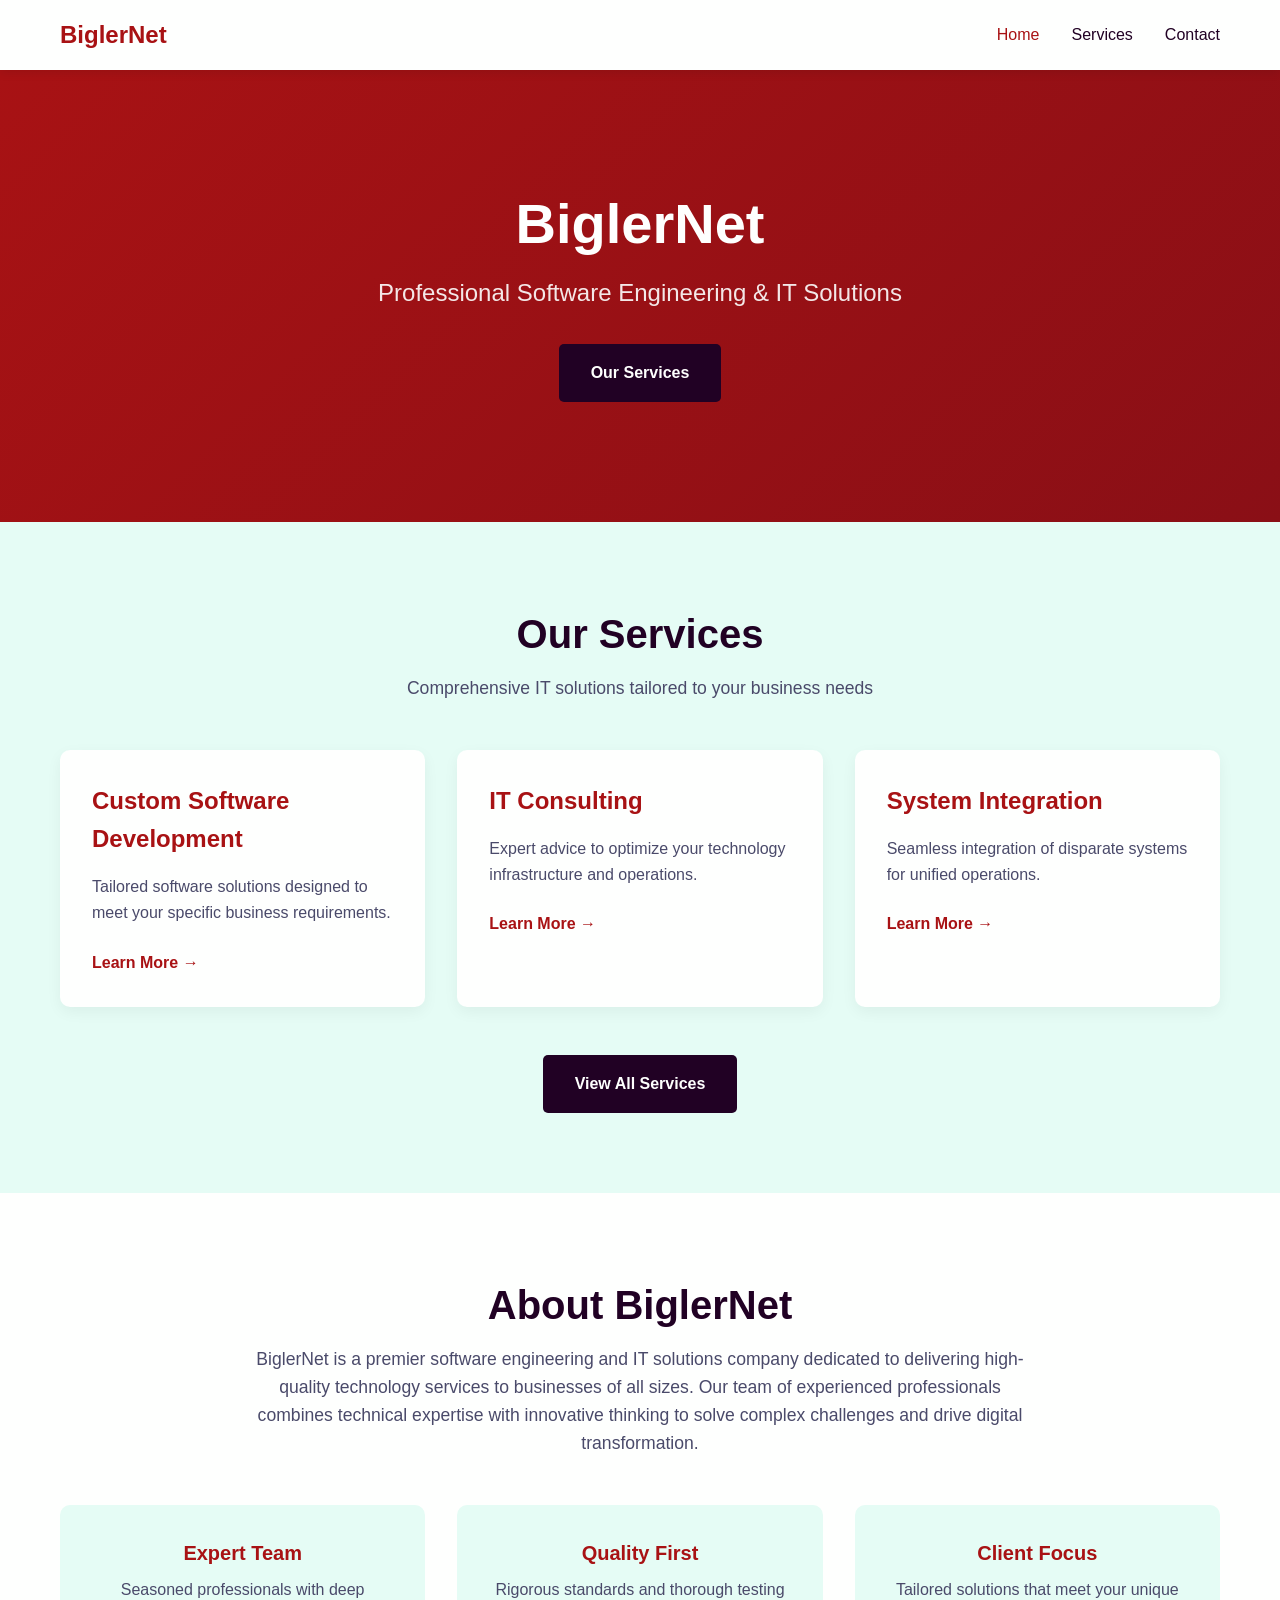
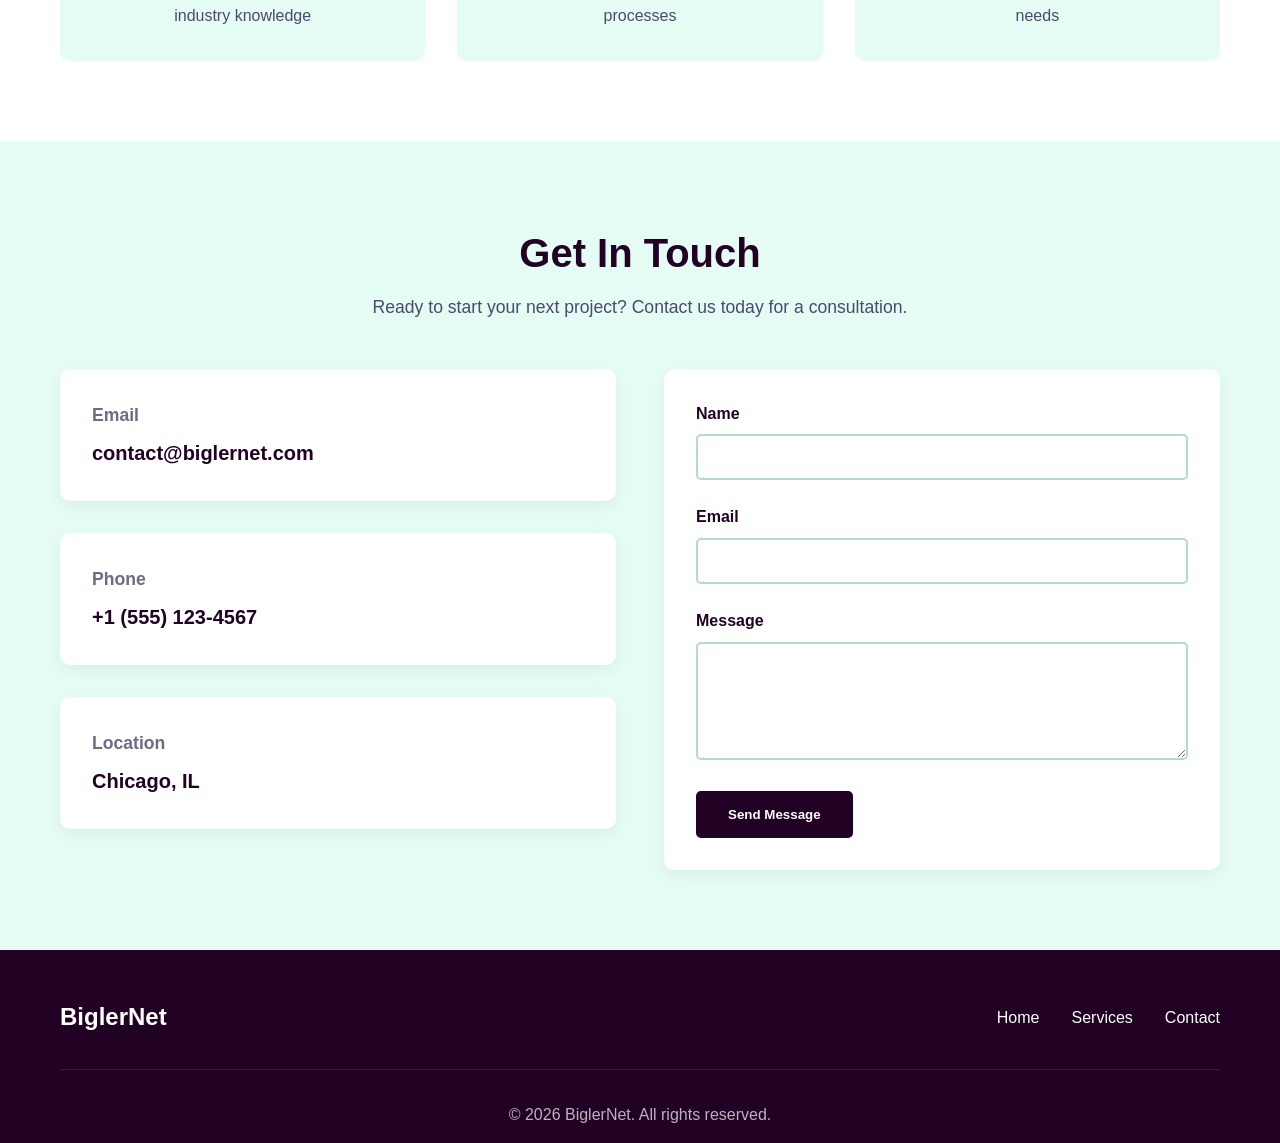
==== src/BiglerNet.Website/wwwroot/index.html @ a5372495 "Add CI/CD pipeline and clean up deployment infra Fix stale/broken deployment config left over from t" ====
<!DOCTYPE html>
<html lang="en">
<head>
    <meta charset="UTF-8">
    <meta name="viewport" content="width=device-width, initial-scale=1.0">
    <title>BiglerNet - Software Engineering & IT Solutions</title>
    <link rel="stylesheet" href="css/styles.css">
</head>
<body>
    <!-- Navigation -->
    <nav class="navbar">
        <div class="container">
            <div class="logo">
                <a href="index.html">BiglerNet</a>
            </div>
            <button class="nav-toggle" aria-label="Toggle navigation">
                <span class="hamburger"></span>
            </button>
            <ul class="nav-menu">
                <li><a href="index.html" class="nav-link active">Home</a></li>
                <li><a href="services.html" class="nav-link">Services</a></li>
                <li><a href="#contact" class="nav-link">Contact</a></li>
            </ul>
        </div>
    </nav>

    <!-- Hero Section -->
    <section class="hero">
        <div class="container">
            <h1 class="hero-title">BiglerNet</h1>
            <p class="hero-subtitle">Professional Software Engineering & IT Solutions</p>
            <a href="services.html" class="btn btn-primary">Our Services</a>
        </div>
    </section>

    <!-- Services Overview Section -->
    <section class="services-overview">
        <div class="container">
            <h2 class="section-title">Our Services</h2>
            <p class="section-subtitle">Comprehensive IT solutions tailored to your business needs</p>
            <div class="services-grid">
                <div class="service-card">
                    <h3 class="service-title">Custom Software Development</h3>
                    <p class="service-description">Tailored software solutions designed to meet your specific business requirements.</p>
                    <a href="services.html#custom-software" class="service-link">Learn More &rarr;</a>
                </div>
                <div class="service-card">
                    <h3 class="service-title">IT Consulting</h3>
                    <p class="service-description">Expert advice to optimize your technology infrastructure and operations.</p>
                    <a href="services.html#it-consulting" class="service-link">Learn More &rarr;</a>
                </div>
                <div class="service-card">
                    <h3 class="service-title">System Integration</h3>
                    <p class="service-description">Seamless integration of disparate systems for unified operations.</p>
                    <a href="services.html#system-integration" class="service-link">Learn More &rarr;</a>
                </div>
            </div>
            <div class="cta-container">
                <a href="services.html" class="btn btn-primary">View All Services</a>
            </div>
        </div>
    </section>

    <!-- Company Information Section -->
    <section class="company-info">
        <div class="container">
            <h2 class="section-title">About BiglerNet</h2>
            <p class="company-description">
                BiglerNet is a premier software engineering and IT solutions company dedicated to delivering high-quality
                technology services to businesses of all sizes. Our team of experienced professionals combines technical
                expertise with innovative thinking to solve complex challenges and drive digital transformation.
            </p>
            <div class="features-grid">
                <div class="feature-item">
                    <h4 class="feature-title">Expert Team</h4>
                    <p class="feature-description">Seasoned professionals with deep industry knowledge</p>
                </div>
                <div class="feature-item">
                    <h4 class="feature-title">Quality First</h4>
                    <p class="feature-description">Rigorous standards and thorough testing processes</p>
                </div>
                <div class="feature-item">
                    <h4 class="feature-title">Client Focus</h4>
                    <p class="feature-description">Tailored solutions that meet your unique needs</p>
                </div>
            </div>
        </div>
    </section>

    <!-- Contact Information Section -->
    <section class="contact-section" id="contact">
        <div class="container">
            <h2 class="section-title">Get In Touch</h2>
            <p class="section-subtitle">Ready to start your next project? Contact us today for a consultation.</p>
            <div class="contact-container">
                <div class="contact-info">
                    <div class="contact-item">
                        <h4 class="contact-title">Email</h4>
                        <p class="contact-details">contact@biglernet.com</p>
                    </div>
                    <div class="contact-item">
                        <h4 class="contact-title">Phone</h4>
                        <p class="contact-details">+1 (555) 123-4567</p>
                    </div>
                    <div class="contact-item">
                        <h4 class="contact-title">Location</h4>
                        <p class="contact-details">Chicago, IL</p>
                    </div>
                </div>
                <form class="contact-form" id="contactForm">
                    <div class="form-group">
                        <label for="name" class="form-label">Name</label>
                        <input type="text" id="name" name="name" class="form-input" required>
                    </div>
                    <div class="form-group">
                        <label for="email" class="form-label">Email</label>
                        <input type="email" id="email" name="email" class="form-input" required>
                    </div>
                    <div class="form-group">
                        <label for="message" class="form-label">Message</label>
                        <textarea id="message" name="message" class="form-input" rows="5" required></textarea>
                    </div>
                    <button type="submit" class="btn btn-primary">Send Message</button>
                </form>
            </div>
        </div>
    </section>

    <!-- Footer -->
    <footer class="footer">
        <div class="container">
            <div class="footer-content">
                <div class="footer-logo">
                    <span class="logo-text">BiglerNet</span>
                </div>
                <div class="footer-links">
                    <a href="index.html" class="footer-link">Home</a>
                    <a href="services.html" class="footer-link">Services</a>
                    <a href="#contact" class="footer-link">Contact</a>
                </div>
            </div>
            <div class="footer-bottom">
                <p class="footer-text">&copy; 2026 BiglerNet. All rights reserved.</p>
            </div>
        </div>
    </footer>

    <script src="js/script.js"></script>
</body>
</html>
---- src/BiglerNet.Website/wwwroot/css/styles.css ----
/* ========================================
   BiglerNet - Main Stylesheet
   ======================================== */

/* CSS Variables for Consistent Theming */
:root {
    /* Brand Colors - Updated to user's preferred palette */
    --primary-color: #A81214;
    --primary-dark: #8a0f16;
    --primary-light: #c42a2c;
    --accent-color: #210124;
    --accent-dark: #1a011b;
    
    /* Neutral Colors - Paired with new palette */
    --text-primary: #210124;
    --text-secondary: #4a4a6a;
    --text-light: #6b6b8a;
    --bg-light: #E5FCF5;
    --bg-white: #FEFFFE;
    --border-color: #B3DEC1;
    
    /* Spacing */
    --container-width: 1200px;
    --section-padding: 80px 0;
    --spacing-sm: 1rem;
    --spacing-md: 2rem;
    --spacing-lg: 3rem;
    
    /* Typography */
    --font-family-primary: 'Segoe UI', Tahoma, Geneva, Verdana, sans-serif;
    --font-family-heading: 'Segoe UI', Tahoma, Geneva, Verdana, sans-serif;
    
    /* Transitions */
    --transition-fast: 0.2s ease;
    --transition-normal: 0.3s ease;
    --transition-slow: 0.5s ease;
}

/* Reset & Base Styles */
* {
    margin: 0;
    padding: 0;
    box-sizing: border-box;
}

html {
    scroll-behavior: smooth;
}

body {
    font-family: var(--font-family-primary);
    color: var(--text-primary);
    line-height: 1.6;
    background-color: var(--bg-white);
}

.container {
    max-width: var(--container-width);
    margin: 0 auto;
    padding: 0 20px;
}

/* Navigation */
.navbar {
    background-color: var(--bg-white);
    box-shadow: 0 2px 10px rgba(0, 0, 0, 0.1);
    position: sticky;
    top: 0;
    z-index: 1000;
    padding: 1rem 0;
}

.navbar .container {
    display: flex;
    justify-content: space-between;
    align-items: center;
}

.navbar .logo a {
    font-size: 1.5rem;
    font-weight: 700;
    color: var(--primary-color);
    text-decoration: none;
}

.nav-menu {
    display: flex;
    list-style: none;
    gap: 2rem;
}

.nav-link {
    color: var(--text-primary);
    text-decoration: none;
    font-weight: 500;
    transition: color var(--transition-fast);
}

.nav-link:hover,
.nav-link.active {
    color: var(--primary-color);
}

.nav-toggle {
    display: none;
    background: none;
    border: none;
    cursor: pointer;
    padding: 0.5rem;
}

.hamburger {
    display: block;
    width: 24px;
    height: 2px;
    background-color: var(--text-primary);
    position: relative;
}

.hamburger::before,
.hamburger::after {
    content: '';
    position: absolute;
    width: 24px;
    height: 2px;
    background-color: var(--text-primary);
    left: 0;
    transition: transform var(--transition-normal);
}

.hamburger::before {
    top: -8px;
}

.hamburger::after {
    bottom: -8px;
}

/* Hero Section */
.hero {
    background: linear-gradient(135deg, var(--primary-color) 0%, var(--primary-dark) 100%);
    color: var(--bg-white);
    padding: 120px 0;
    text-align: center;
}

.hero .container {
    max-width: 800px;
}

.hero-title {
    font-size: 3.5rem;
    font-weight: 700;
    margin-bottom: 1rem;
    line-height: 1.2;
}

.hero-subtitle {
    font-size: 1.5rem;
    margin-bottom: 2rem;
    opacity: 0.9;
}

/* Buttons */
.btn {
    display: inline-block;
    padding: 1rem 2rem;
    border-radius: 5px;
    text-decoration: none;
    font-weight: 600;
    transition: all var(--transition-normal);
    cursor: pointer;
    border: none;
}

.btn-primary {
    background-color: var(--accent-color);
    color: var(--bg-white);
}

.btn-primary:hover {
    background-color: var(--accent-dark);
    transform: translateY(-2px);
    box-shadow: 0 5px 15px rgba(33, 1, 36, 0.3);
}

/* Services Overview Section */
.services-overview {
    padding: var(--section-padding);
    background-color: var(--bg-light);
}

.section-title {
    text-align: center;
    font-size: 2.5rem;
    margin-bottom: 0.5rem;
    color: var(--text-primary);
}

.section-subtitle {
    text-align: center;
    color: var(--text-secondary);
    margin-bottom: 3rem;
    font-size: 1.1rem;
}

.services-grid {
    display: grid;
    grid-template-columns: repeat(auto-fit, minmax(300px, 1fr));
    gap: 2rem;
    margin-bottom: 3rem;
}

.service-card {
    background-color: var(--bg-white);
    padding: 2rem;
    border-radius: 10px;
    box-shadow: 0 5px 15px rgba(0, 0, 0, 0.05);
    transition: transform var(--transition-normal), box-shadow var(--transition-normal);
}

.service-card:hover {
    transform: translateY(-5px);
    box-shadow: 0 10px 25px rgba(0, 0, 0, 0.1);
}

.service-title {
    font-size: 1.5rem;
    margin-bottom: 1rem;
    color: var(--primary-color);
}

.service-description {
    color: var(--text-secondary);
    margin-bottom: 1.5rem;
}

.service-link {
    color: var(--primary-color);
    text-decoration: none;
    font-weight: 600;
    transition: color var(--transition-fast);
}

.service-link:hover {
    color: var(--primary-dark);
    text-decoration: underline;
}

.cta-container {
    text-align: center;
}

/* Company Information Section */
.company-info {
    padding: var(--section-padding);
    background-color: var(--bg-white);
}

.company-description {
    max-width: 800px;
    margin: 0 auto 3rem;
    text-align: center;
    color: var(--text-secondary);
    font-size: 1.1rem;
}

.features-grid {
    display: grid;
    grid-template-columns: repeat(auto-fit, minmax(250px, 1fr));
    gap: 2rem;
}

.feature-item {
    text-align: center;
    padding: 2rem;
    background-color: var(--bg-light);
    border-radius: 10px;
}

.feature-title {
    font-size: 1.25rem;
    margin-bottom: 0.5rem;
    color: var(--primary-color);
}

.feature-description {
    color: var(--text-secondary);
}

/* Contact Section */
.contact-section {
    padding: var(--section-padding);
    background-color: var(--bg-light);
}

.contact-container {
    display: grid;
    grid-template-columns: 1fr 1fr;
    gap: 3rem;
    margin-top: 2rem;
}

.contact-info {
    display: flex;
    flex-direction: column;
    gap: 2rem;
}

.contact-item {
    background-color: var(--bg-white);
    padding: 2rem;
    border-radius: 10px;
    box-shadow: 0 5px 15px rgba(0, 0, 0, 0.05);
}

.contact-title {
    font-size: 1.1rem;
    color: var(--text-light);
    margin-bottom: 0.5rem;
}

.contact-details {
    font-size: 1.25rem;
    font-weight: 600;
    color: var(--text-primary);
}

.contact-form {
    background-color: var(--bg-white);
    padding: 2rem;
    border-radius: 10px;
    box-shadow: 0 5px 15px rgba(0, 0, 0, 0.05);
}

.form-group {
    margin-bottom: 1.5rem;
}

.form-label {
    display: block;
    margin-bottom: 0.5rem;
    font-weight: 600;
    color: var(--text-primary);
}

.form-input {
    width: 100%;
    padding: 0.75rem 1rem;
    border: 2px solid var(--border-color);
    border-radius: 5px;
    font-family: var(--font-family-primary);
    font-size: 1rem;
    transition: border-color var(--transition-fast);
}

.form-input:focus {
    outline: none;
    border-color: var(--primary-color);
}

/* Footer */
.footer {
    background-color: var(--text-primary);
    color: var(--bg-white);
    padding: 3rem 0 1rem;
}

.footer-content {
    display: flex;
    justify-content: space-between;
    align-items: center;
    margin-bottom: 2rem;
}

.footer-logo .logo-text {
    font-size: 1.5rem;
    font-weight: 700;
}

.footer-links {
    display: flex;
    gap: 2rem;
}

.footer-link {
    color: var(--bg-white);
    text-decoration: none;
    transition: color var(--transition-fast);
}

.footer-link:hover {
    color: var(--accent-color);
}

.footer-bottom {
    text-align: center;
    padding-top: 2rem;
    border-top: 1px solid rgba(255, 255, 255, 0.1);
}

.footer-text {
    color: rgba(255, 255, 255, 0.7);
}

/* Responsive Design */
@media (max-width: 992px) {
    .hero-title {
        font-size: 2.5rem;
    }
    
    .contact-container {
        grid-template-columns: 1fr;
    }
}

@media (max-width: 768px) {
    .nav-menu {
        position: fixed;
        top: 70px;
        left: 0;
        width: 100%;
        background-color: var(--bg-white);
        flex-direction: column;
        padding: 1rem 0;
        box-shadow: 0 5px 10px rgba(0, 0, 0, 0.1);
        transform: translateY(-150%);
        transition: transform var(--transition-normal);
    }
    
    .nav-menu.active {
        transform: translateY(0);
    }
    
    .nav-toggle {
        display: block;
    }
    
    .nav-toggle.active .hamburger {
        background-color: transparent;
    }
    
    .nav-toggle.active .hamburger::before {
        transform: rotate(45deg) translate(0, 0);
    }
    
    .nav-toggle.active .hamburger::after {
        transform: rotate(-45deg) translate(0, 0);
    }
    
    .hero-title {
        font-size: 2rem;
    }
    
    .hero-subtitle {
        font-size: 1.2rem;
    }
    
    .section-title {
        font-size: 2rem;
    }
    
    .services-grid,
    .features-grid {
        grid-template-columns: 1fr;
    }
    
    .footer-content {
        flex-direction: column;
        gap: 1.5rem;
    }
    
    .footer-links {
        flex-direction: column;
        gap: 1rem;
        text-align: center;
    }
}

@media (max-width: 480px) {
    .hero {
        padding: 80px 0;
    }
    
    .hero-title {
        font-size: 1.75rem;
    }
    
    .btn {
        padding: 0.75rem 1.5rem;
        font-size: 0.9rem;
    }
    
    .service-card {
        padding: 1.5rem;
    }
}

/* Animations */
@keyframes fadeIn {
    from {
        opacity: 0;
        transform: translateY(20px);
    }
    to {
        opacity: 1;
        transform: translateY(0);
    }
}

.service-card,
.feature-item,
.contact-item {
    animation: fadeIn var(--transition-slow) ease forwards;
}

.service-card:nth-child(1),
.feature-item:nth-child(1),
.contact-item:nth-child(1) {
    animation-delay: 0.1s;
}

.service-card:nth-child(2),
.feature-item:nth-child(2),
.contact-item:nth-child(2) {
    animation-delay: 0.2s;
}

.service-card:nth-child(3),
.feature-item:nth-child(3),
.contact-item:nth-child(3) {
    animation-delay: 0.3s;
}

/* ============ Services Page Styles ========================= */

/* Page Header */
.page-header {
    background: linear-gradient(135deg, var(--primary-color) 0%, var(--primary-dark) 100%);
    color: var(--bg-white);
    padding: 100px 0 60px;
    text-align: center;
}

.page-title {
    font-size: 3rem;
    font-weight: 700;
    margin-bottom: 1rem;
    line-height: 1.2;
}

.page-subtitle {
    font-size: 1.25rem;
    opacity: 0.9;
}

/* Services Details Section */
.services-details {
    padding: var(--section-padding);
    background-color: var(--bg-white);
}

.service-detail {
    margin-bottom: 4rem;
    animation: fadeIn var(--transition-slow) ease forwards;
}

.service-detail-title {
    font-size: 2.25rem;
    color: var(--text-primary);
    margin-bottom: 1.5rem;
    position: relative;
    display: inline-block;
}

.service-detail-title::after {
    content: '';
    position: absolute;
    bottom: -10px;
    left: 0;
    width: 60px;
    height: 3px;
    background-color: var(--accent-color);
}

.service-detail-description {
    font-size: 1.1rem;
    color: var(--text-secondary);
    line-height: 1.8;
    margin-bottom: 2rem;
}

.service-detail-subtitle {
    font-size: 1.5rem;
    color: var(--primary-color);
    margin: 2rem 0 1rem;
}

/* Service Features List */
.service-features {
    list-style: none;
    padding-left: 0;
}

.service-features li {
    padding: 0.75rem 0;
    padding-left: 1.5rem;
    position: relative;
    color: var(--text-secondary);
    border-bottom: 1px solid var(--border-color);
}

.service-features li:last-child {
    border-bottom: none;
}

.service-features li::before {
    content: '✓';
    position: absolute;
    left: 0;
    color: var(--accent-color);
    font-weight: bold;
}

/* Service Process List */
.service-process {
    padding-left: 2rem;
    color: var(--text-secondary);
}

.service-process li {
    padding: 0.75rem 0;
    border-bottom: 1px solid var(--border-color);
}

.service-process li:last-child {
    border-bottom: none;
}

.service-process li strong {
    color: var(--primary-color);
}

/* Consulting Grid */
.consulting-grid {
    display: grid;
    grid-template-columns: repeat(auto-fit, minmax(250px, 1fr));
    gap: 1.5rem;
    margin-top: 1.5rem;
}

.consulting-item {
    background-color: var(--bg-light);
    padding: 1.5rem;
    border-radius: 8px;
    transition: transform var(--transition-fast), box-shadow var(--transition-fast);
}

.consulting-item:hover {
    transform: translateY(-3px);
    box-shadow: 0 5px 15px rgba(0, 0, 0, 0.08);
}

.consulting-title {
    font-size: 1.1rem;
    color: var(--primary-color);
    margin-bottom: 0.5rem;
}

.consulting-description {
    font-size: 0.95rem;
    color: var(--text-secondary);
    line-height: 1.5;
}

/* Benefits Grid */
.benefits-grid {
    display: grid;
    grid-template-columns: repeat(auto-fit, minmax(250px, 1fr));
    gap: 1.5rem;
    margin-top: 1.5rem;
}

.benefit-item {
    background-color: var(--bg-light);
    padding: 1.5rem;
    border-radius: 8px;
    transition: transform var(--transition-fast), box-shadow var(--transition-fast);
}

.benefit-item:hover {
    transform: translateY(-3px);
    box-shadow: 0 5px 15px rgba(0, 0, 0, 0.08);
}

.benefit-title {
    font-size: 1.1rem;
    color: var(--primary-color);
    margin-bottom: 0.5rem;
}

.benefit-description {
    font-size: 0.95rem;
    color: var(--text-secondary);
    line-height: 1.5;
}

/* Support Packages */
.support-packages {
    display: grid;
    grid-template-columns: repeat(auto-fit, minmax(300px, 1fr));
    gap: 2rem;
    margin-top: 1.5rem;
}

.support-package {
    background-color: var(--bg-white);
    border: 2px solid var(--border-color);
    border-radius: 10px;
    padding: 2rem;
    transition: transform var(--transition-normal), box-shadow var(--transition-normal);
    position: relative;
}

.support-package:hover {
    transform: translateY(-5px);
    box-shadow: 0 10px 25px rgba(0, 0, 0, 0.1);
}

.support-package.featured {
    border-color: var(--accent-color);
    background-color: rgba(0, 168, 232, 0.03);
}

.support-package.featured:hover {
    box-shadow: 0 10px 25px rgba(0, 168, 232, 0.2);
}

.popular-badge {
    position: absolute;
    top: -12px;
    right: 20px;
    background-color: var(--accent-color);
    color: var(--bg-white);
    padding: 0.25rem 1rem;
    border-radius: 20px;
    font-size: 0.8rem;
    font-weight: 600;
    text-transform: uppercase;
}

.package-title {
    font-size: 1.25rem;
    color: var(--primary-color);
    margin-bottom: 1.5rem;
    padding-top: 1rem;
}

.package-features {
    list-style: none;
    padding-left: 0;
}

.package-features li {
    padding: 0.5rem 0;
    color: var(--text-secondary);
    border-bottom: 1px solid var(--border-color);
}

.package-features li:last-child {
    border-bottom: none;
}

.package-features li::before {
    content: '•';
    color: var(--accent-color);
    font-weight: bold;
    margin-right: 0.5rem;
}

/* Responsive Styles for Services Page */
@media (max-width: 992px) {
    .page-title {
        font-size: 2.25rem;
    }
    
    .service-detail-title {
        font-size: 1.75rem;
    }
    
    .consulting-grid,
    .benefits-grid {
        grid-template-columns: repeat(2, 1fr);
    }
}

@media (max-width: 768px) {
    .page-header {
        padding: 60px 0 40px;
    }
    
    .page-title {
        font-size: 1.75rem;
    }
    
    .page-subtitle {
        font-size: 1rem;
    }
    
    .service-detail-title {
        font-size: 1.5rem;
    }
    
    .service-detail-description,
    .consulting-description,
    .benefit-description {
        font-size: 1rem;
    }
    
    .consulting-grid,
    .benefits-grid,
    .support-packages {
        grid-template-columns: 1fr;
    }
    
    .popular-badge {
        font-size: 0.7rem;
        padding: 0.2rem 0.75rem;
        top: -10px;
        right: 15px;
    }
    
    .package-title {
        font-size: 1.1rem;
    }
    
    .service-process {
        padding-left: 1.5rem;
    }
}

@media (max-width: 480px) {
    .page-header {
        padding: 40px 0 30px;
    }
    
    .page-title {
        font-size: 1.5rem;
    }
    
    .service-detail-title {
        font-size: 1.25rem;
    }
    
    .service-detail-subtitle {
        font-size: 1.25rem;
    }
    
    .service-features li,
    .service-process li {
        font-size: 0.95rem;
    }
    
    .consulting-title {
        font-size: 1rem;
    }
    
    .benefit-title {
        font-size: 1rem;
    }
    
    .package-title {
        font-size: 1rem;
    }
    
    .popular-badge {
        font-size: 0.65rem;
        padding: 0.15rem 0.5rem;
        top: -8px;
        right: 10px;
    }
}
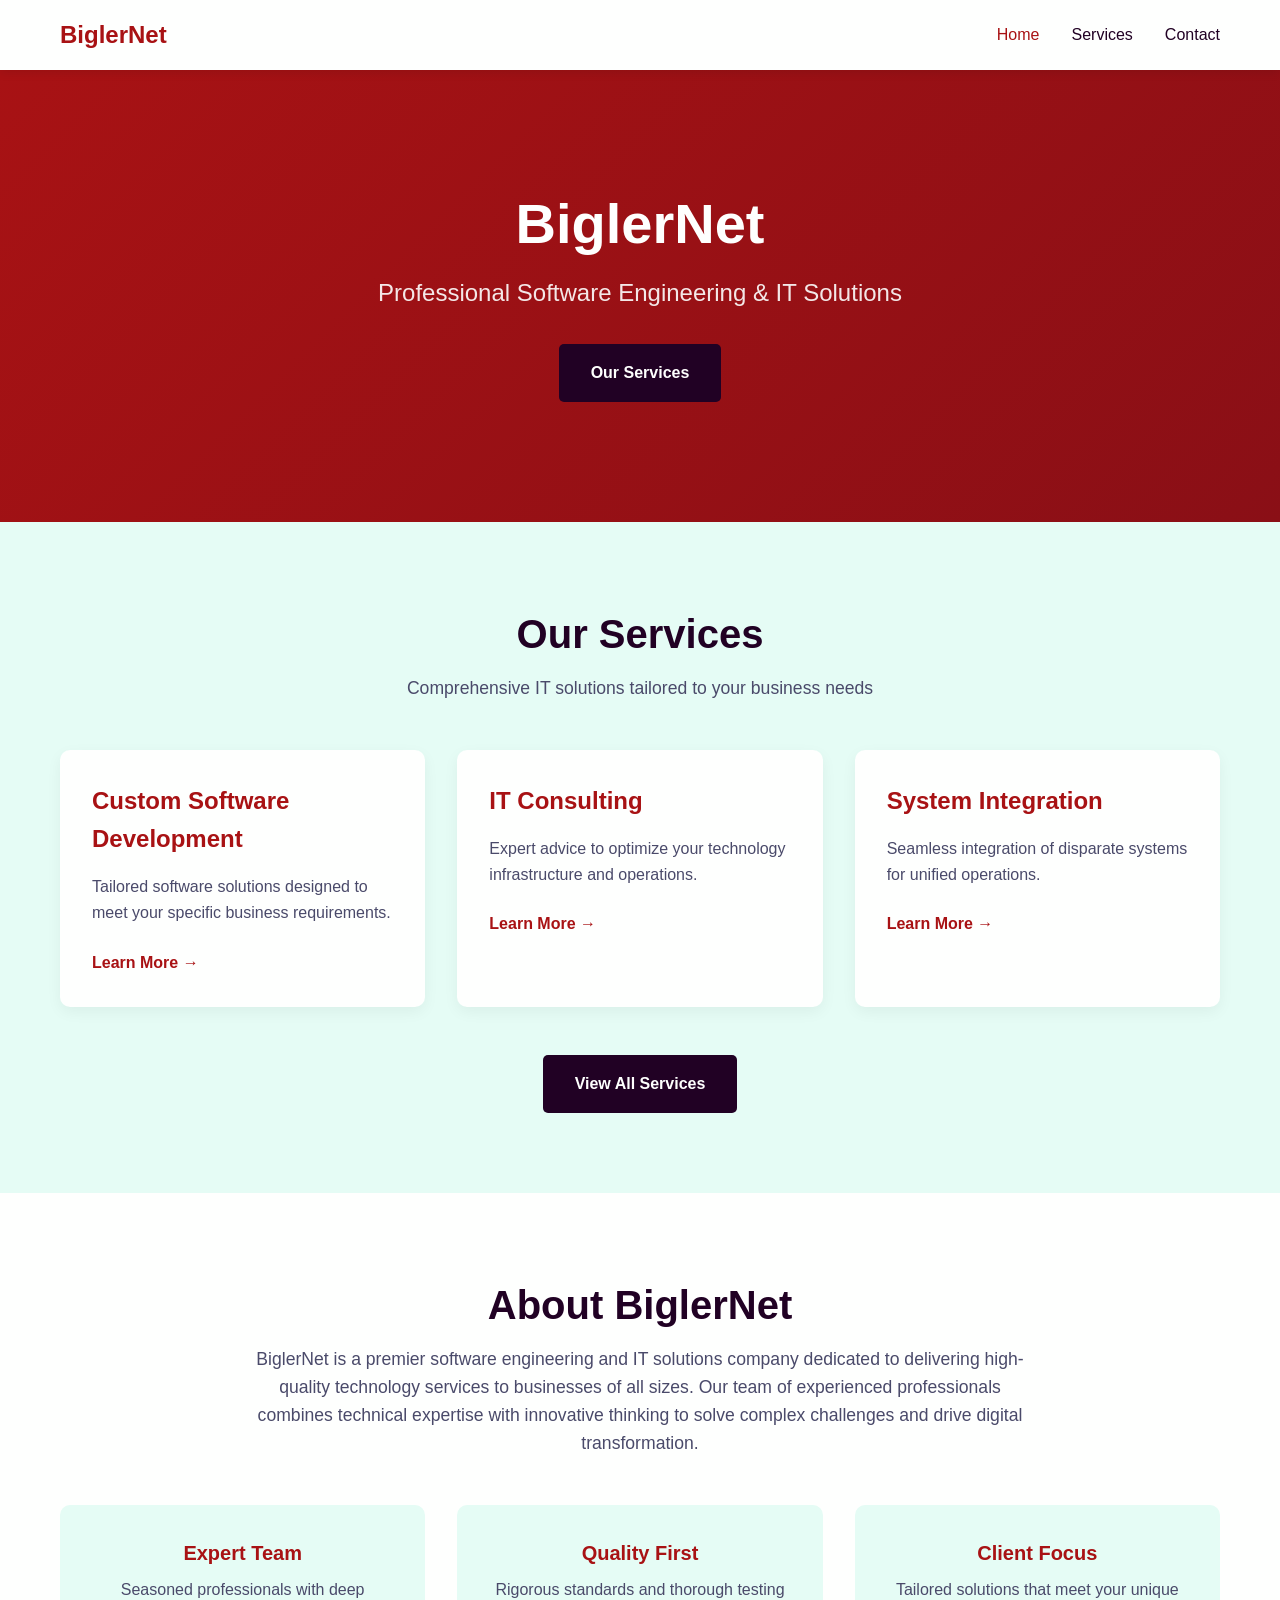
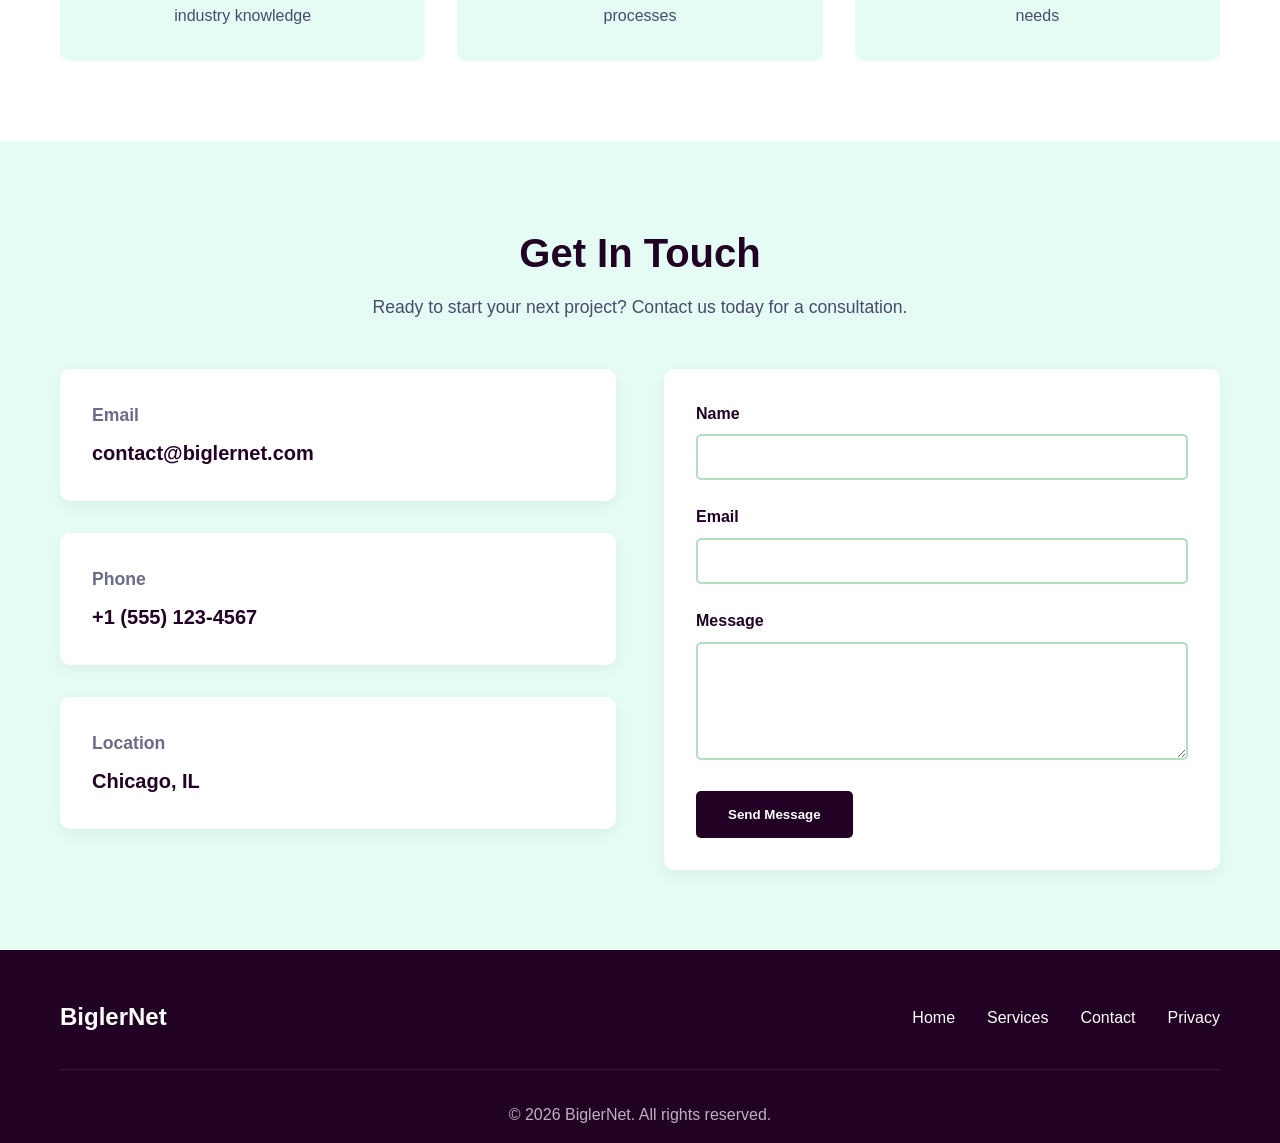
==== commit ebd261bf: "feat: add privacy policy page Add a static privacy policy at /privacy.html and link to it from the f" ====
--- a/src/BiglerNet.Website/wwwroot/index.html
+++ b/src/BiglerNet.Website/wwwroot/index.html
@@ -137,6 +137,7 @@
                     <a href="index.html" class="footer-link">Home</a>
                     <a href="services.html" class="footer-link">Services</a>
                     <a href="#contact" class="footer-link">Contact</a>
+                    <a href="/privacy.html" class="footer-link">Privacy</a>
                 </div>
             </div>
             <div class="footer-bottom">
--- a/src/BiglerNet.Website/wwwroot/css/styles.css
+++ b/src/BiglerNet.Website/wwwroot/css/styles.css
@@ -880,3 +880,35 @@
         right: 10px;
     }
 }
+
+/* Legal / privacy page */
+.legal-content {
+    padding: var(--section-padding);
+    background-color: var(--bg-white);
+}
+
+.legal-content .container {
+    max-width: 800px;
+    color: var(--text-secondary);
+    line-height: 1.7;
+}
+
+.legal-content h2 {
+    color: var(--text-primary);
+    font-family: var(--font-family-heading);
+    margin: var(--spacing-md) 0 var(--spacing-sm);
+}
+
+.legal-content p,
+.legal-content ul {
+    margin-bottom: var(--spacing-sm);
+}
+
+.legal-content ul {
+    padding-left: 1.5rem;
+    list-style: disc;
+}
+
+.legal-content a {
+    color: var(--primary-color);
+}
